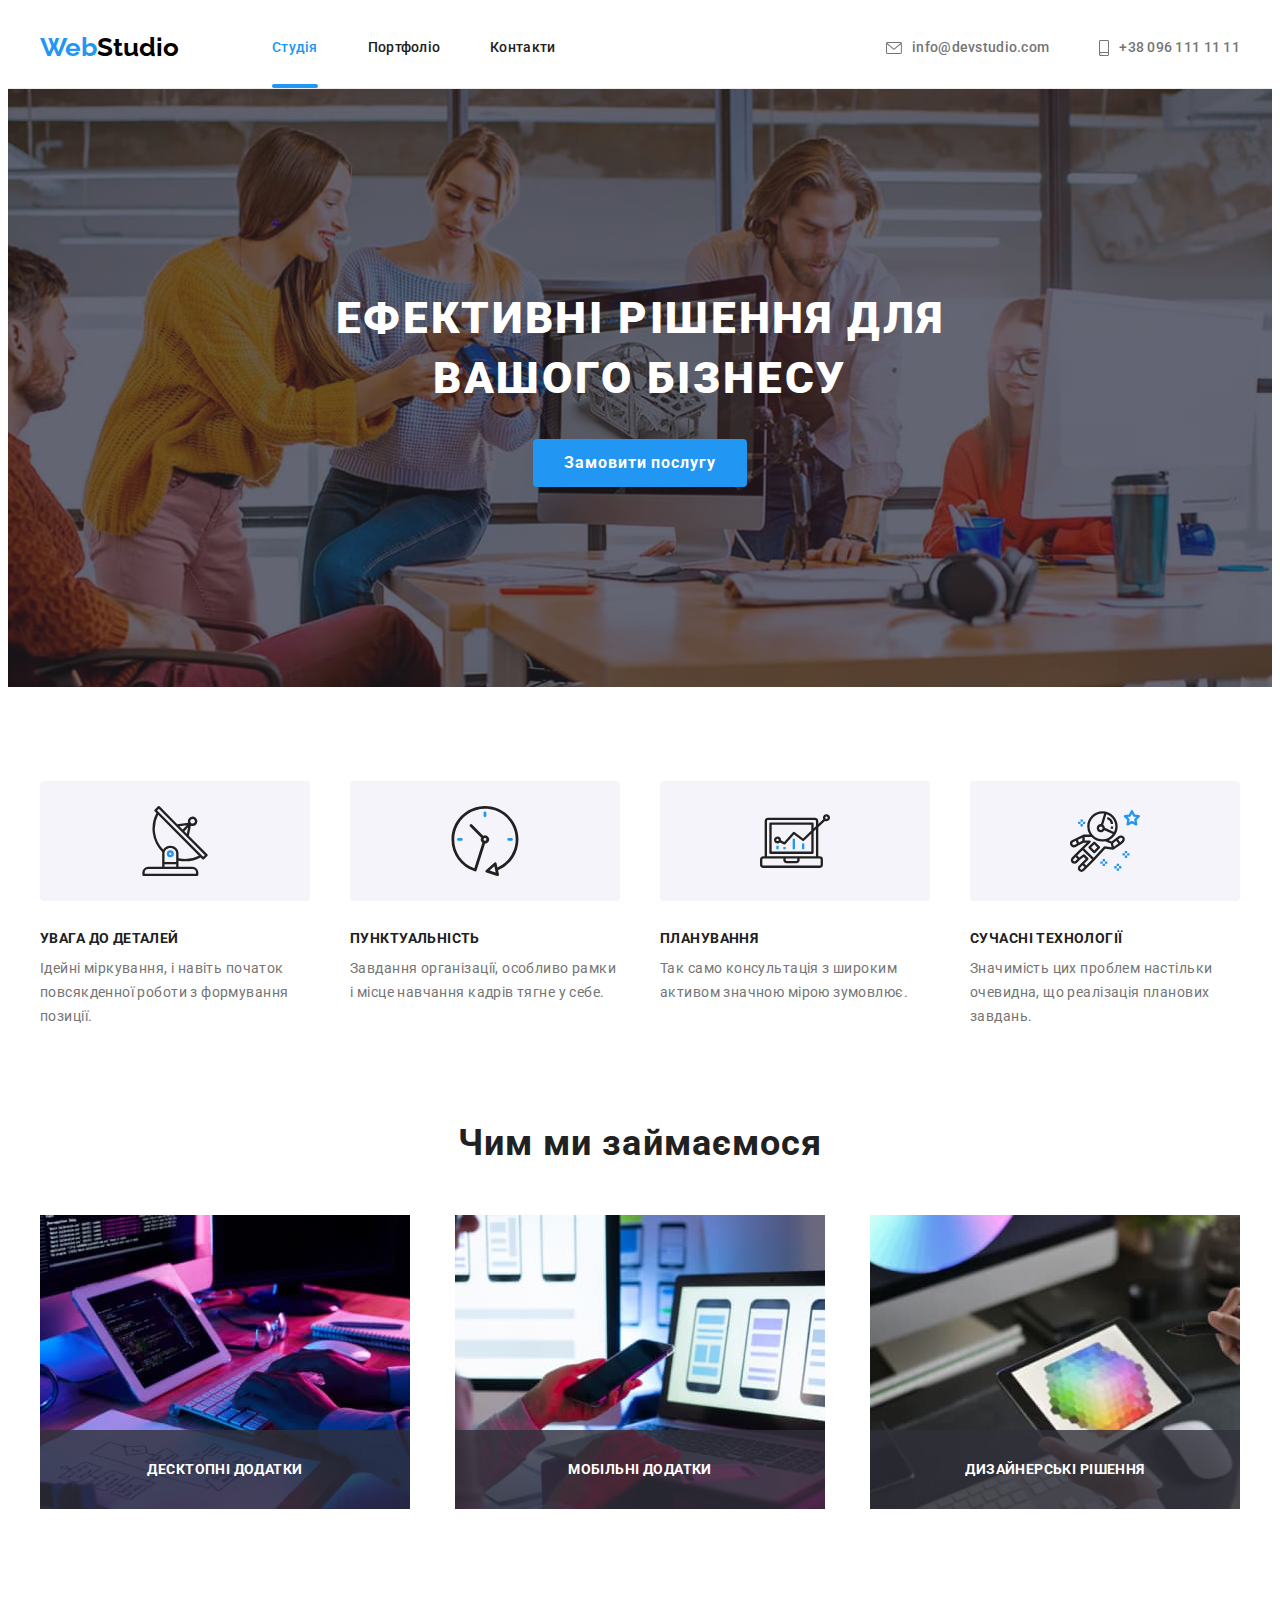
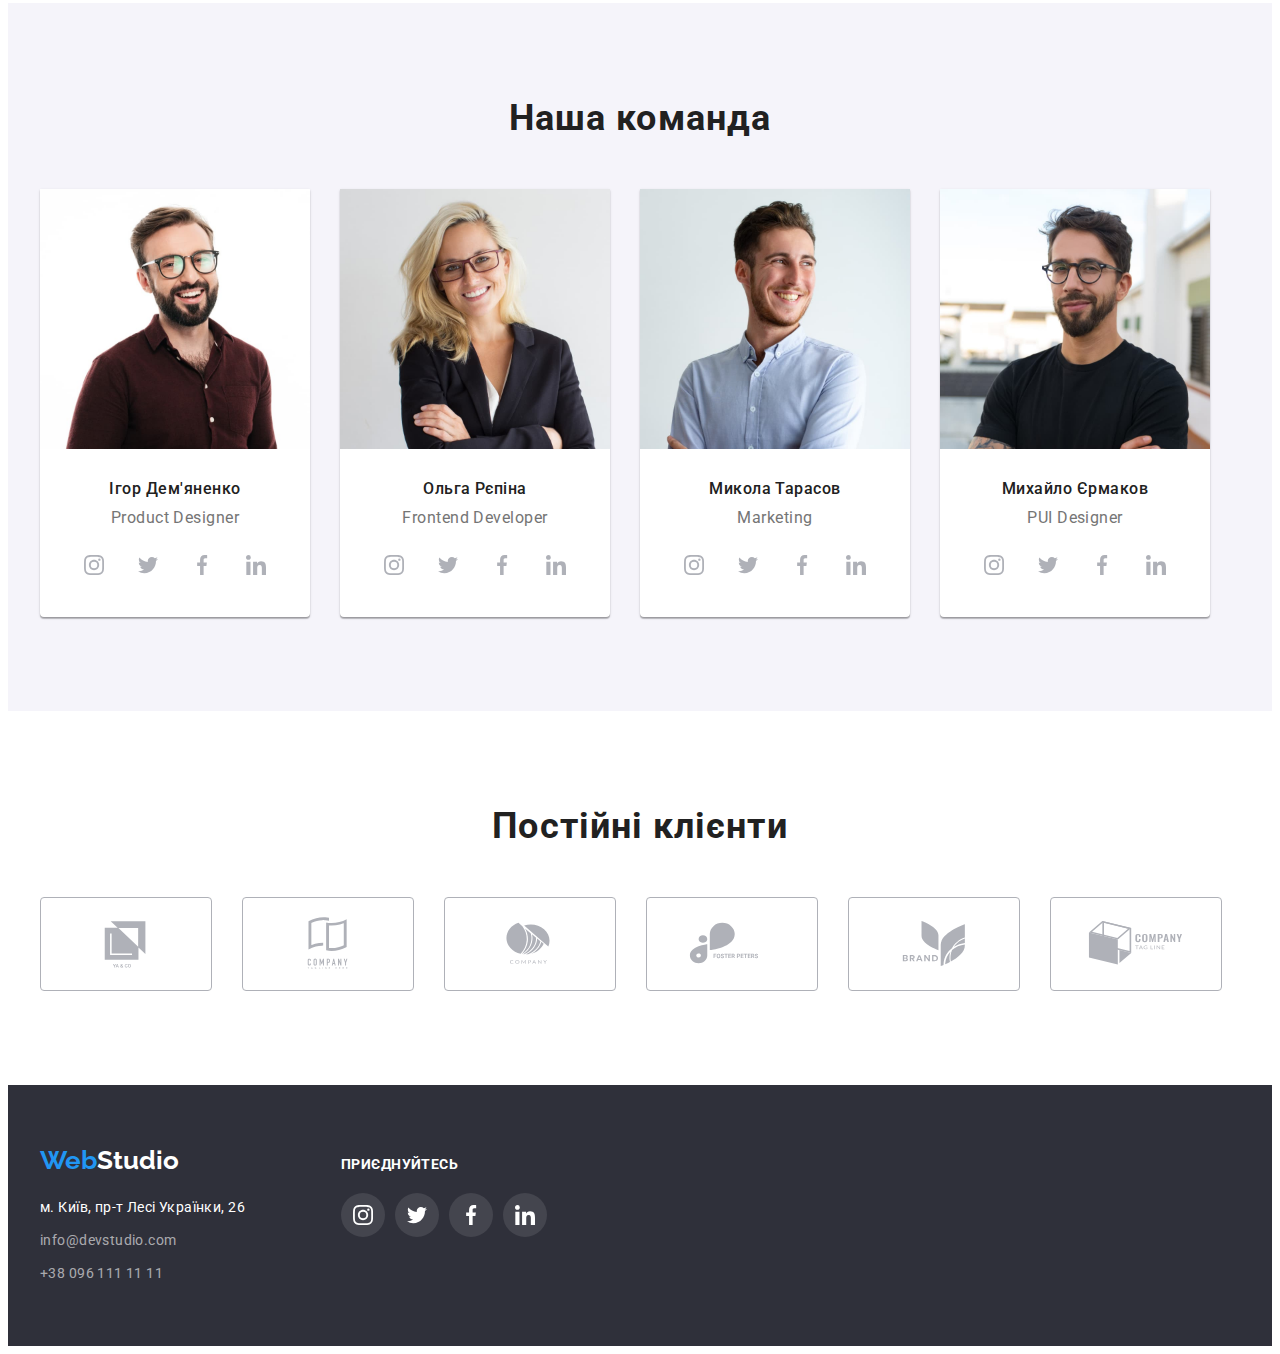
==== index.html @ eac92ee5 "Initial commit" ====
<!DOCTYPE html>
<html lang="uk">
  <head>
    <meta charset="UTF-8" />
    <meta http-equiv="X-UA-Compatible" content="IE=edge" />
    <meta name="viewport" content="width=device-width, initial-scale=1.0" />
    <title>WebStudio</title>

    <!-- fonts -->
    <link rel="preconnect" href="https://fonts.googleapis.com" />
    <link rel="preconnect" href="https://fonts.gstatic.com" crossorigin />
    <link
      href="https://fonts.googleapis.com/css2?family=Raleway:wght@700&family=Roboto:wght@400;500;700;900&display=swap"
      rel="stylesheet"
    />

    <!-- normolize -->
    <link
      rel="stylesheet"
      href="https://cdnjs.cloudflare.com/ajax/libs/modern-normalize/1.1.0/modern-normalize.min.css"
      integrity="sha512-wpPYUAdjBVSE4KJnH1VR1HeZfpl1ub8YT/NKx4PuQ5NmX2tKuGu6U/JRp5y+Y8XG2tV+wKQpNHVUX03MfMFn9Q=="
      crossorigin="anonymous"
      referrerpolicy="no-referrer"
    />

    <!-- base styles -->
    <link rel="stylesheet" href="./css/styles.css" />
  </head>

  <body>
    <!--heder-->
    <header class="header">
      <div class="container">
        <nav class="header-nav">
          <a href="./index.html" class="logo" lang="en"> <span class="accent">Web</span>Studio</a>
          <ul class="site-nav">
            <li class="item"><a href="./index.html" class="link-nav current">Студія</a></li>
            <li class="item"><a href="./portfolio.html" class="link-nav">Портфоліо</a></li>
            <li class="item"><a href="./" class="link-nav">Контакти</a></li>
          </ul>
        </nav>

        <ul class="contact-heder">
          <li class="item">
            <a href="mailto:info@devstudio.com" class="link header-contact">
              <svg class="header-icon" width="16" height="12">
                <use href="./images/icons.svg#icon-envelope"></use>
              </svg>
              info@devstudio.com</a
            >
          </li>
          <li class="item">
            <a href="tel:+380961111111" class="link header-contact">
              <svg class="header-icon" width="10" height="16">
                <use href="./images/icons.svg#icon-smartphone"></use>
              </svg>
              +38 096 111 11 11</a
            >
          </li>
        </ul>
      </div>
    </header>

    <main>
      <!--hero-->
      <section class="section hero">
        <div class="hero-content">
          <h1 class="hero-title">Ефективні рішення для вашого бізнесу</h1>
          <button type="button" class="hero-button" data-modal-open>Замовити послугу</button>
        </div>
      </section>

      <!--section 1 Особливості-->
      <section class="section specifik">
        <div class="container">
          <h2 class="visually-hidden">Особливості</h2>
          <ul class="specifik-list">
            <li class="item">
              <div class="specifik-picture">
                <svg width="70" height="70">
                  <use href="./images/icons.svg#icon-antenna"></use>
                </svg>
              </div>
              <h3 class="specifik-title">УВАГА ДО ДЕТАЛЕЙ</h3>
              <p class="specifik-text">
                Ідейні міркування, і навіть початок повсякденної роботи з формування позиції.
              </p>
            </li>

            <li class="item">
              <div class="specifik-picture">
                <svg width="70" height="70">
                  <use href="./images/icons.svg#icon-clock"></use>
                </svg>
              </div>
              <h3 class="specifik-title">ПУНКТУАЛЬНІСТЬ</h3>
              <p class="specifik-text">
                Завдання організації, особливо рамки і місце навчання кадрів тягне у себе.
              </p>
            </li>

            <li class="item">
              <div class="specifik-picture">
                <svg width="70" height="70">
                  <use href="./images/icons.svg#icon-diagram"></use>
                </svg>
              </div>
              <h3 class="specifik-title">ПЛАНУВАННЯ</h3>
              <p class="specifik-text">
                Так само консультація з широким активом значною мірою зумовлює.
              </p>
            </li>

            <li class="item">
              <div class="specifik-picture">
                <svg width="70" height="70">
                  <use href="./images/icons.svg#icon-astronaut"></use>
                </svg>
              </div>
              <h3 class="specifik-title">СУЧАСНІ ТЕХНОЛОГІЇ</h3>
              <p class="specifik-text">
                Значимість цих проблем настільки очевидна, що реалізація планових завдань.
              </p>
            </li>
          </ul>
        </div>
      </section>

      <!--section 2 Про нас-->
      <section class="section">
        <div class="container">
          <h2 class="section-title">Чим ми займаємося</h2>

          <ul class="about">
            <li class="item">
              <div class="about-foto">
                <img
                  src="./images/studio/img1.jpg"
                  alt="Десктопні додатки"
                  width="370"
                  height="294"
                />
                <div class="about-foto-shadow">
                  <p>Десктопні додатки</p>
                </div>
              </div>
            </li>

            <li class="item">
              <div class="about-foto">
                <img
                  src="./images/studio/img2.jpg"
                  alt="мМобільні додатки"
                  width="370"
                  height="294"
                />
                <div class="about-foto-shadow">
                  <p>Мобільні додатки</p>
                </div>
              </div>
            </li>

            <li class="item">
              <div class="about-foto">
                <img
                  src="./images/studio/img3.jpg"
                  alt="Дизайнерські рішення"
                  width="370"
                  height="294"
                />
                <div class="about-foto-shadow">
                  <p>Дизайнерські рішення</p>
                </div>
              </div>
            </li>
          </ul>
        </div>
      </section>

      <!--section 3 Наша команда-->
      <section class="section our-team">
        <div class="container">
          <h2 class="section-title">Наша команда</h2>
          <ul class="team">
            <li class="item">
              <img
                src="./images/studio/img-stuf-1.jpg"
                alt="Ігор Дем'яненко"
                width="270"
                height="260"
              />

              <h3 class="team-name">Ігор Дем'яненко</h3>
              <p class="team-job" lang="en">Product Designer</p>

              <ul class="cocials">
                <li>
                  <a
                    class="cocials-link"
                    href="https://www.instagram.com/"
                    target="_blank"
                    rel="noopener noreferrer"
                    aria-label="іконка Інстаграм"
                  >
                    <svg class="cocials-icon" width="20" height="20">
                      <use href="./images/icons.svg#icon-instagram"></use>
                    </svg>
                  </a>
                </li>

                <li>
                  <a
                    class="cocials-link"
                    href="https://twitter.com/"
                    target="_blank"
                    rel="noopener noreferrer"
                    aria-label="іконка Твіттер"
                  >
                    <svg class="cocials-icon" width="20" height="20">
                      <use href="./images/icons.svg#icon-twitter"></use>
                    </svg>
                  </a>
                </li>

                <li>
                  <a
                    class="cocials-link"
                    href="https://www.facebook.com/"
                    target="_blank"
                    rel="noopener noreferrer"
                    aria-label="іконка Фейсбук"
                  >
                    <svg class="cocials-icon" width="20" height="20">
                      <use href="./images/icons.svg#icon-facebook"></use>
                    </svg>
                  </a>
                </li>

                <li>
                  <a
                    class="cocials-link"
                    href="https://www.linkedin.com/"
                    target="_blank"
                    rel="noopener noreferrer"
                    aria-label="іконка Лінкедін"
                  >
                    <svg class="cocials-icon" width="20" height="20">
                      <use href="./images/icons.svg#icon-linkedin"></use>
                    </svg>
                  </a>
                </li>
              </ul>
            </li>

            <li class="item">
              <img
                src="./images/studio/img-stuf-2.jpg"
                alt="Ольга Рєпіна"
                width="270"
                height="260"
              />

              <h3 class="team-name">Ольга Рєпіна</h3>
              <p class="team-job" lang="en">Frontend Developer</p>
              <ul class="cocials">
                <li>
                  <a
                    class="cocials-link"
                    href="https://www.instagram.com/"
                    target="_blank"
                    rel="noopener noreferrer"
                    aria-label="іконка Інстаграм"
                  >
                    <svg class="cocials-icon" width="20" height="20">
                      <use href="./images/icons.svg#icon-instagram"></use>
                    </svg>
                  </a>
                </li>

                <li>
                  <a
                    class="cocials-link"
                    href="https://twitter.com/"
                    target="_blank"
                    rel="noopener noreferrer"
                    aria-label="іконка Твіттер"
                  >
                    <svg class="cocials-icon" width="20" height="20">
                      <use href="./images/icons.svg#icon-twitter"></use>
                    </svg>
                  </a>
                </li>

                <li>
                  <a
                    class="cocials-link"
                    href="https://www.facebook.com/"
                    target="_blank"
                    rel="noopener noreferrer"
                    aria-label="іконка Фейсбук"
                  >
                    <svg class="cocials-icon" width="20" height="20">
                      <use href="./images/icons.svg#icon-facebook"></use>
                    </svg>
                  </a>
                </li>

                <li>
                  <a
                    class="cocials-link"
                    href="https://www.linkedin.com/"
                    target="_blank"
                    rel="noopener noreferrer"
                    aria-label="іконка Лінкедін"
                  >
                    <svg class="cocials-icon" width="20" height="20">
                      <use href="./images/icons.svg#icon-linkedin"></use>
                    </svg>
                  </a>
                </li>
              </ul>
            </li>

            <li class="item">
              <img
                src="./images/studio/img-stuf-3.jpg"
                alt="Микола Тарасов"
                width="270"
                height="260"
              />

              <h3 class="team-name">Микола Тарасов</h3>
              <p class="team-job" lang="en">Marketing</p>

              <ul class="cocials">
                <li>
                  <a
                    class="cocials-link"
                    href="https://www.instagram.com/"
                    target="_blank"
                    rel="noopener noreferrer"
                    aria-label="іконка Інстаграм"
                  >
                    <svg class="cocials-icon" width="20" height="20">
                      <use href="./images/icons.svg#icon-instagram"></use>
                    </svg>
                  </a>
                </li>

                <li>
                  <a
                    class="cocials-link"
                    href="https://twitter.com/"
                    target="_blank"
                    rel="noopener noreferrer"
                    aria-label="іконка Твіттер"
                  >
                    <svg class="cocials-icon" width="20" height="20">
                      <use href="./images/icons.svg#icon-twitter"></use>
                    </svg>
                  </a>
                </li>

                <li>
                  <a
                    class="cocials-link"
                    href="https://www.facebook.com/"
                    target="_blank"
                    rel="noopener noreferrer"
                    aria-label="іконка Фейсбук"
                  >
                    <svg class="cocials-icon" width="20" height="20">
                      <use href="./images/icons.svg#icon-facebook"></use>
                    </svg>
                  </a>
                </li>

                <li>
                  <a
                    class="cocials-link"
                    href="https://www.linkedin.com/"
                    target="_blank"
                    rel="noopener noreferrer"
                    aria-label="іконка Лінкедін"
                  >
                    <svg class="cocials-icon" width="20" height="20">
                      <use href="./images/icons.svg#icon-linkedin"></use>
                    </svg>
                  </a>
                </li>
              </ul>
            </li>

            <li class="item">
              <img
                src="./images/studio/img-stuf-4.jpg"
                alt="Михайло Єрмаков"
                width="270"
                height="260"
              />

              <h3 class="team-name">Михайло Єрмаков</h3>
              <p class="team-job" lang="en">PUI Designer</p>

              <ul class="cocials">
                <li>
                  <a
                    class="cocials-link"
                    href="https://www.instagram.com/"
                    target="_blank"
                    rel="noopener noreferrer"
                    aria-label="іконка Інстаграм"
                  >
                    <svg class="cocials-icon" width="20" height="20">
                      <use href="./images/icons.svg#icon-instagram"></use>
                    </svg>
                  </a>
                </li>

                <li>
                  <a
                    class="cocials-link"
                    href="https://twitter.com/"
                    target="_blank"
                    rel="noopener noreferrer"
                    aria-label="іконка Твіттер"
                  >
                    <svg class="cocials-icon" width="20" height="20">
                      <use href="./images/icons.svg#icon-twitter"></use>
                    </svg>
                  </a>
                </li>

                <li>
                  <a
                    class="cocials-link"
                    href="https://www.facebook.com/"
                    target="_blank"
                    rel="noopener noreferrer"
                    aria-label="іконка Фейсбук"
                  >
                    <svg class="cocials-icon" width="20" height="20">
                      <use href="./images/icons.svg#icon-facebook"></use>
                    </svg>
                  </a>
                </li>

                <li>
                  <a
                    class="cocials-link"
                    href="https://www.linkedin.com/"
                    target="_blank"
                    rel="noopener noreferrer"
                    aria-label="іконка Лінкедін"
                  >
                    <svg class="cocials-icon" width="20" height="20">
                      <use href="./images/icons.svg#icon-linkedin"></use>
                    </svg>
                  </a>
                </li>
              </ul>
            </li>
          </ul>
        </div>
      </section>

      <!-- our clients -->
      <section class="section clients">
        <div class="container">
          <h2 class="section-title">Постійні клієнти</h2>

          <ul class="clients-logo">
            <li class="item">
              <a
                class="clients-link"
                href=""
                target="_blank"
                rel="noopener noreferrer"
                aria-label="іконка Клієнта 1"
              >
                <svg class="icon-client" width="106" height="60">
                  <use href="./images/icons.svg#icon-client1"></use>
                </svg>
              </a>
            </li>
            <li class="item">
              <a
                class="clients-link"
                href=""
                target="_blank"
                rel="noopener noreferrer"
                aria-label="іконка Клієнта 2"
              >
                <svg class="icon-client" width="106" height="60">
                  <use href="./images/icons.svg#icon-client2"></use>
                </svg>
              </a>
            </li>

            <li class="item">
              <a
                class="clients-link"
                href=""
                target="_blank"
                rel="noopener noreferrer"
                aria-label="іконка Клієнта 3"
              >
                <svg class="icon-client" width="106" height="60">
                  <use href="./images/icons.svg#icon-client3"></use>
                </svg>
              </a>
            </li>
            <li class="item">
              <a
                class="clients-link"
                href=""
                target="_blank"
                rel="noopener noreferrer"
                aria-label="іконка Клієнта 4"
              >
                <svg class="icon-client" width="106" height="60">
                  <use href="./images/icons.svg#icon-client4"></use>
                </svg>
              </a>
            </li>
            <li class="item">
              <a
                class="clients-link"
                href=""
                target="_blank"
                rel="noopener noreferrer"
                aria-label="іконка Клієнта 5"
              >
                <svg class="icon-client" width="106" height="60">
                  <use href="./images/icons.svg#icon-client5"></use>
                </svg>
              </a>
            </li>
            <li class="item">
              <a
                class="clients-link"
                href=""
                target="_blank"
                rel="noopener noreferrer"
                aria-label="іконка Клієнта 6"
              >
                <svg class="icon-client" width="106" height="60">
                  <use href="./images/icons.svg#icon-client6"></use>
                </svg>
              </a>
            </li>
          </ul>
        </div>
      </section>
    </main>

    <!--footer-->
    <footer class="footer">
      <div class="container footer-items">
        <div class="address-items">
          <a href="./index.html" class="logo" lang="en"> <span class="accent">Web</span>Studio</a>
          <address>
            <ul class="address-footer">
              <li><a href="" class="sity">м. Київ, пр-т Лесі Українки, 26</a></li>
              <li>
                <a href="mailto:info@devstudio.com" class="mail-tel">info@devstudio.com</a>
              </li>
              <li><a href="tel:+380961111111" class="mail-tel">+38 096 111 11 11</a></li>
            </ul>
          </address>
        </div>
        <div class="cocials-footer">
          <p class="cocials-invyte">приєднуйтесь</p>
          <ul class="cocials">
            <li>
              <a
                class="cocials-link"
                href="https://www.instagram.com/"
                target="_blank"
                rel="noopener noreferrer"
                aria-label="іконка Інстаграм"
              >
                <svg class="cocials-icon" width="20" height="20">
                  <use href="./images/icons.svg#icon-instagram"></use>
                </svg>
              </a>
            </li>

            <li>
              <a
                class="cocials-link"
                href="https://twitter.com/"
                target="_blank"
                rel="noopener noreferrer"
                aria-label="іконка Твіттер"
              >
                <svg class="cocials-icon" width="20" height="20">
                  <use href="./images/icons.svg#icon-twitter"></use>
                </svg>
              </a>
            </li>

            <li>
              <a
                class="cocials-link"
                href="https://www.facebook.com/"
                target="_blank"
                rel="noopener noreferrer"
                aria-label="іконка Фейсбук"
              >
                <svg class="cocials-icon" width="20" height="20">
                  <use href="./images/icons.svg#icon-facebook"></use>
                </svg>
              </a>
            </li>

            <li>
              <a
                class="cocials-link"
                href="https://www.linkedin.com/"
                target="_blank"
                rel="noopener noreferrer"
                aria-label="іконка Лінкедін"
              >
                <svg class="cocials-icon" width="20" height="20">
                  <use href="./images/icons.svg#icon-linkedin"></use>
                </svg>
              </a>
            </li>
          </ul>
        </div>
      </div>
    </footer>

    <!-- модальне вікно -->
    <div class="backdrop is-hidden" data-modal>
      <div class="modal">
        <button class="modal-btn" data-modal-close>
          <svg width="18" height="18">
            <use href="./images/icons.svg#icon-close-black-button"></use>
          </svg>
        </button>
      </div>
    </div>

    <script src="./js/modal.js"></script>
  </body>
</html>
---- css/styles.css ----
:root {
  --primary-text-color: #212121;
  --paragraf-text-color: #757575;
  --accent-color: #2196f3;
  --contrast-color: #ffffff;
  --background-color-main: #ffffff;
  --logo-color-header: #000000;
  --background-color-black: #2f303a;
  --background-color-gray: #f5f4fa;
  --border-card-project: 1px solid #eeeeee;
  --icon-color: #afb1b8;
  --duration: 250ms;
  --timing-function: cubic-bezier(0.4, 0, 0.2, 1);
}

/* ЗАГАЛЬНІ */

body {
  background-color: var(--contrast-color);
  color: var(--primary-text-color);
  font-family: 'Roboto', sans-serif;
  font-size: 14px;
}

/* РЕСЕТИ */
/* скидання стилів */
h1,
h2,
h3,
h4,
h5,
h6,
p {
  margin: 0;
}

/* усі списки */
ul {
  list-style: none;
  margin: 0;
  padding: 0;
}

/* усі посилання */
a {
  color: currentColor;
  text-decoration: none;
}

/* усі абзаци */
p {
  color: var(--paragraf-text-color);
}

/* усі картинки */
img {
  display: block;
  max-width: 100%;
  height: auto;
}

/* КОМПОНЕНТИ */

/* контейнер */
.container {
  width: 1200px;
  padding-left: 15px;
  padding-right: 15px;
  margin-left: auto;
  margin-right: auto;
}

/* усі секції */
.section {
  padding-top: 94px;
  padding-bottom: 94px;
}

/* заголовки секцій */
.section-title {
  font-size: 36px;
  line-height: 1.17;
  text-align: center;
  letter-spacing: 0.03em;

  margin-bottom: 50px;
}

/* прихований контент */
.visually-hidden {
  position: absolute;
  width: 1px;
  height: 1px;
  margin: -1px;
  border: 0;
  padding: 0;

  white-space: nowrap;
  clip-path: inset(100%);
  clip: rect(0 0 0 0);
  overflow: hidden;
}

/* ОКРЕМІ */

/* ХЕДЕР */

.header {
  border-bottom: 1px solid #ececec;
}

.header .container {
  display: flex;
  align-items: center;
}

.header-nav {
  display: flex;
  align-items: center;
}

/* лого */
.logo {
  display: block;
  margin-right: 93px;

  color: var(--logo-color-header);
  font-family: 'Raleway', sans-serif;
  font-weight: 700;
  font-size: 26px;
  line-height: 1.2;
  text-decoration: none;

  transition: color var(--duration) var(--timing-function);
}

.accent {
  color: var(--accent-color);
}

.logo:hover,
.logo:focus {
  color: var(--accent-color);
}

/* навігація хедер*/
.site-nav {
  display: flex;
  gap: 50px;
}

.link-nav {
  position: relative;

  display: inline-block;
  padding-top: 32px;
  padding-bottom: 32px;

  font-weight: 500;
  line-height: 1.14;
  letter-spacing: 0.02em;

  transition-property: color;
  transition-duration: var(--duration);
  transition-timing-function: var(--timing-function);
}

.link-nav:hover,
.link-nav:focus,
.contact-heder .link:hover,
.contact-heder .link:focus {
  color: var(--accent-color);
}

.link-nav:hover::after,
.link-nav:focus::after {
  content: '';
  display: block;

  position: absolute;
  bottom: 0;

  width: 100%;
  height: 4px;
  border-radius: 2px;
  background-color: var(--accent-color);
}

/* занятие */
.link-nav::after {
  content: '';
  display: block;
  transition: background-color var(--duration) var(--timing-function);
}

/* активна сторінка */
.current {
  color: var(--accent-color);
}

.link-nav.current::after {
  position: absolute;
  bottom: 0;

  content: '';
  display: block;

  width: 100%;
  height: 4px;
  border-radius: 2px;

  background-color: var(--accent-color);
}

/* контакти хедер */
.contact-heder {
  display: flex;
  margin-left: auto;

  color: var(--paragraf-text-color);

  transition: color var(--duration) var(--timing-function);
}

.contact-heder .link {
  display: flex;
  padding-top: 32px;
  padding-bottom: 32px;

  font-weight: 500;
  line-height: 1.14;
  letter-spacing: 0.02em;
}

.contact-heder .item + .item {
  margin-left: 50px;
}

.header-icon {
  fill: currentColor;
}

.header-contact {
  display: flex;
  align-items: center;
  gap: 10px;
}

/* герой */

.hero {
  padding-top: 200px;
  padding-bottom: 200px;
  max-width: 1600px;
  max-height: 600px;
  margin-right: auto;
  margin-left: auto;

  text-align: center;

  background-color: #c4c4c4;
  background-image: linear-gradient(to right, rgba(47, 48, 58, 0.4), rgba(47, 48, 58, 0.4)),
    url(../images/studio/background-hero.jpg);

  background-position: center;
  background-size: cover;
  background-repeat: no-repeat;
}

.hero-content {
  width: 696px;
  margin-left: auto;
  margin-right: auto;
}

.hero-title {
  color: var(--contrast-color);
  font-weight: 900;
  font-size: 44px;
  line-height: 1.36;
  letter-spacing: 0.06em;
  text-transform: uppercase;

  margin-bottom: 30px;
}

.hero-button {
  padding: 9px 31px;
  border-radius: 4px;
  border: none;

  color: var(--contrast-color);
  background-color: var(--accent-color);
  font-family: inherit;
  font-weight: 700;
  font-size: 16px;
  line-height: 1.9;
  letter-spacing: 0.06em;

  cursor: pointer;

  transition-property: color, background-color;
  transition-duration: var(--duration);
  transition-timing-function: var(--timing-function);
}

.hero-button:hover,
.hero-button:focus {
  color: var(--accent-color);
  background-color: var(--contrast-color);
}

/* СЕКЦІЇ */

/* особливості */
.specifik {
  padding-bottom: 0;
}

.specifik-list {
  display: flex;
  justify-content: space-between;
}

.specifik-list > .item {
  width: 270px;
}

.specifik-picture {
  display: flex;
  margin-bottom: 30px;
  width: 270px;
  height: 120px;
  align-items: center;
  justify-content: center;

  background-color: var(--background-color-gray);
  border-radius: 4px;
}

.specifik-title {
  font-size: 14px;
  line-height: 1.14;
  letter-spacing: 0.03em;
  text-transform: uppercase;

  margin-bottom: 10px;
}

.specifik-text {
  line-height: 1.7;
  letter-spacing: 0.03em;
}

/* про нас */
.about {
  display: flex;
  justify-content: space-between;
}

.section-title > .item {
  gap: 30px;
}
.about-foto {
  position: relative;
}

.about-foto-shadow {
  position: absolute;
  bottom: 0;
  left: 0;

  display: flex;
  align-items: center;
  justify-content: center;
  width: 100%;
  height: 79px;
  background-color: rgba(47, 48, 58, 0.8);
}

.about-foto-shadow > p {
  font-weight: 700;
  line-height: 1.2;
  letter-spacing: 0.03em;
  text-transform: uppercase;

  color: var(--contrast-color);
}

/* наша команда */
.our-team {
  background-color: var(--background-color-gray);
  margin-left: auto;
  margin-right: auto;
}

.team-name {
  font-weight: 500;
  font-size: 16px;
  line-height: 1.2;
  text-align: center;
  letter-spacing: 0.03em;

  margin-top: 30px;
  margin-bottom: 10px;
}
.team-job {
  font-size: 16px;
  line-height: 1.2;
  text-align: center;
  letter-spacing: 0.03em;
  margin-bottom: 16px;
}

.team {
  display: flex;
  gap: 30px;
}

.team > .item {
  padding-bottom: 30px;
  background-color: var(--background-color-main);
  box-shadow: 0px 1px 3px rgba(0, 0, 0, 0.12), 0px 1px 1px rgba(0, 0, 0, 0.14),
    0px 2px 1px rgba(0, 0, 0, 0.2);
  border-radius: 0px 0px 4px 4px;
}

/* соціальні мережі */
.cocials {
  display: flex;
  justify-content: center;
  align-items: center;
  gap: 10px;
}

.cocials-link {
  display: flex;
  justify-content: center;
  align-items: center;
  width: 44px;
  height: 44px;
  border-radius: 50%;
  background-color: var(--background-color-main);
  color: var(--icon-color);

  transition-property: color, background-color;
  transition-duration: var(--duration);
  transition-timing-function: var(--timing-function);
}

.cocials-icon {
  fill: currentColor;
}

.cocials-link:hover,
.cocials-link:focus {
  color: var(--contrast-color);
  background-color: var(--accent-color);
}

/* постійні клієнти */

.clients-logo {
  display: flex;
  gap: 30px;
  align-items: center;
}

.clients-link {
  display: flex;
  justify-content: center;
  align-items: center;

  border: 1px solid var(--icon-color);
  border-radius: 4px;
  width: 170px;
  height: 92px;

  background-color: var(--background-color-main);
  color: var(--icon-color);

  transition-property: color, border;
  transition-duration: var(--duration);
  transition-timing-function: var(--timing-function);
}

.icon-client {
  fill: currentColor;
}

.clients-link:hover,
.clients-link:focus {
  color: var(--accent-color);
  border: 1px solid var(--accent-color);
}

/* ФУТЕР */

/* загальні для футера */
.footer {
  padding-top: 60px;
  padding-bottom: 60px;

  background-color: var(--background-color-black);
}

.footer-items {
  display: flex;
  align-items: baseline;
}

/* адреса футер */
.address-items {
  display: flex;
  flex-direction: column;
  row-gap: 20px;
  min-width: 231px;
  margin-right: 70px;
}

/* лого футер */
footer .logo {
  display: block;
  margin-right: 0;

  color: var(--contrast-color);
}

/* контакти футер */
.address-footer {
  display: flex;
  flex-direction: column;
  gap: 9px;

  font-style: normal;
}

.sity {
  display: inline-block;

  color: var(--contrast-color);
  line-height: 1.7;
  letter-spacing: 0.03em;
}

.mail-tel {
  display: inline-block;

  color: rgba(255, 255, 255, 0.6);
  line-height: 1.7;
  letter-spacing: 0.03em;

  transition-property: color, background-color;
  transition-duration: var(--duration);
  transition-timing-function: var(--timing-function);
}

.mail-tel:hover,
.mail-tel:focus {
  color: var(--accent-color);
  background-color: inherit;
}

/* соціальні мережі футер */
.cocials-footer {
  display: flex;
  flex-direction: column;
  row-gap: 20px;
}

.cocials-invyte {
  display: block;
}

.cocials-footer > p {
  font-weight: 700;
  line-height: 1.14;
  letter-spacing: 0.03em;
  text-transform: uppercase;

  color: var(--contrast-color);
}

.cocials-footer .cocials {
  display: flex;
  justify-content: flex-start;

  gap: 10px;
}

.cocials-footer .cocials-link {
  display: flex;
  justify-content: center;
  align-items: center;
  width: 44px;
  height: 44px;
  border-radius: 50%;
  background-color: rgba(255, 255, 255, 0.1);

  color: var(--contrast-color);
}

.cocials-link:hover,
.cocials-link:focus {
  background-color: var(--accent-color);
}

/* модальне вікно */
.backdrop {
  position: fixed;
  top: 0;
  left: 0;

  width: 100%;
  height: 100%;

  background-color: rgba(0, 0, 0, 0.2);

  transition-property: opacity, visibility;
  transition-duration: var(--duration);
  transition-timing-function: var(--timing-function);
}

.backdrop.is-hidden {
  opacity: 0;
  visibility: hidden;
  pointer-events: none;
}

.modal {
  position: absolute;
  top: 50%;
  left: 50%;

  transform: translate(-50%, -50%) scale(1);
  width: 528px;
  height: 581px;
  /* width: 300px;
  height: 300px; */

  background-color: var(--background-color-main);
  box-shadow: 0px 1px 3px rgba(0, 0, 0, 0.12), 0px 1px 1px rgba(0, 0, 0, 0.14),
    0px 2px 1px rgba(0, 0, 0, 0.2);
  border-radius: 4px;

  transition-property: opacity, transform, scale;
  transition-duration: var(--duration);
  transition-timing-function: var(--timing-function);
}

/* модальне вікно по Ярославу */
/* .backdrop.is-hidden .modal {
  opacity: 0;
  transform: translate(-50%, -70%);
} */

/* модальне вікно по Олександру */
.backdrop.is-hidden .modal {
  opacity: 0;
  transform: translate(-50%, -50%) scale(1.2);
}

.modal-btn {
  position: absolute;

  top: 8px;
  right: 8px;

  width: 30px;
  height: 30px;

  padding: 0;

  background-color: var(--background-color-main);
  border: 1px solid rgba(0, 0, 0, 0.1);
  border-radius: 50%;

  display: inline-flex;
  justify-content: center;
  align-items: center;

  cursor: pointer;
}

/* ПОРТФОЛІО */

/* портфоліо кнопки */
.portfolio {
  display: flex;
  justify-content: center;
  margin-bottom: 50px;
  gap: 8px;
}

.portfolio-button {
  padding: 5px 21px;
  border-radius: 4px;
  border: none;

  font-family: inherit;
  font-weight: 500;
  font-size: 16px;
  line-height: 1.6;
  letter-spacing: 0.03em;
  background-color: var(--background-color-gray);

  cursor: pointer;

  transition-property: color, background-color, box-shadow;
  transition-duration: var(--duration);
  transition-timing-function: var(--timing-function);
}

.portfolio-button:hover,
.portfolio-button:focus {
  color: var(--contrast-color);
  background-color: var(--accent-color);

  box-shadow: 0px 3px 1px rgba(0, 0, 0, 0.1), 0px 1px 2px rgba(0, 0, 0, 0.08),
    0px 2px 2px rgba(0, 0, 0, 0.12);
}

/* портфоліо зразки */
.project {
  display: flex;
  flex-wrap: wrap;
  gap: 30px;
}

.project-link {
  display: block;
  width: 370px;
  border: var(--border-card-project);

  transition-property: box-shadow;
  transition-duration: var(--duration);
  transition-timing-function: var(--timing-function);
}

.project-link:focus,
.project-link:hover {
  box-shadow: 0px 1px 1px rgba(0, 0, 0, 0.12), 0px 4px 4px rgba(0, 0, 0, 0.06),
    1px 4px 6px rgba(0, 0, 0, 0.16);
}

.project-link:focus .overlay,
.project-link:hover .overlay {
  transform: translateY(0);
}

.project-description {
  padding: 20px 24px;
}

.project .name {
  margin-bottom: 4px;

  font-size: 18px;
  line-height: 2;
  letter-spacing: 0.06em;
}

.project .type {
  font-size: 16px;
  line-height: 1.88;
  letter-spacing: 0.03em;
}

.project-thumb {
  position: relative;
  overflow: hidden;
}

.overlay {
  position: absolute;

  transform: translateY(100%);

  width: 100%;
  height: 100%;
  top: 0;
  left: 0;

  padding: 63px 24px;
  display: flex;
  align-items: center;
  /* text-align: center; */
  background-color: rgba(33, 150, 243, 0.9);

  transition-property: transform;
  transition-duration: var(--duration);
  transition-timing-function: var(--timing-function);
}

.overlay-text {
  font-weight: 400;
  font-size: 18px;
  line-height: 1.56;
  letter-spacing: 0.03em;

  color: var(--contrast-color);
}
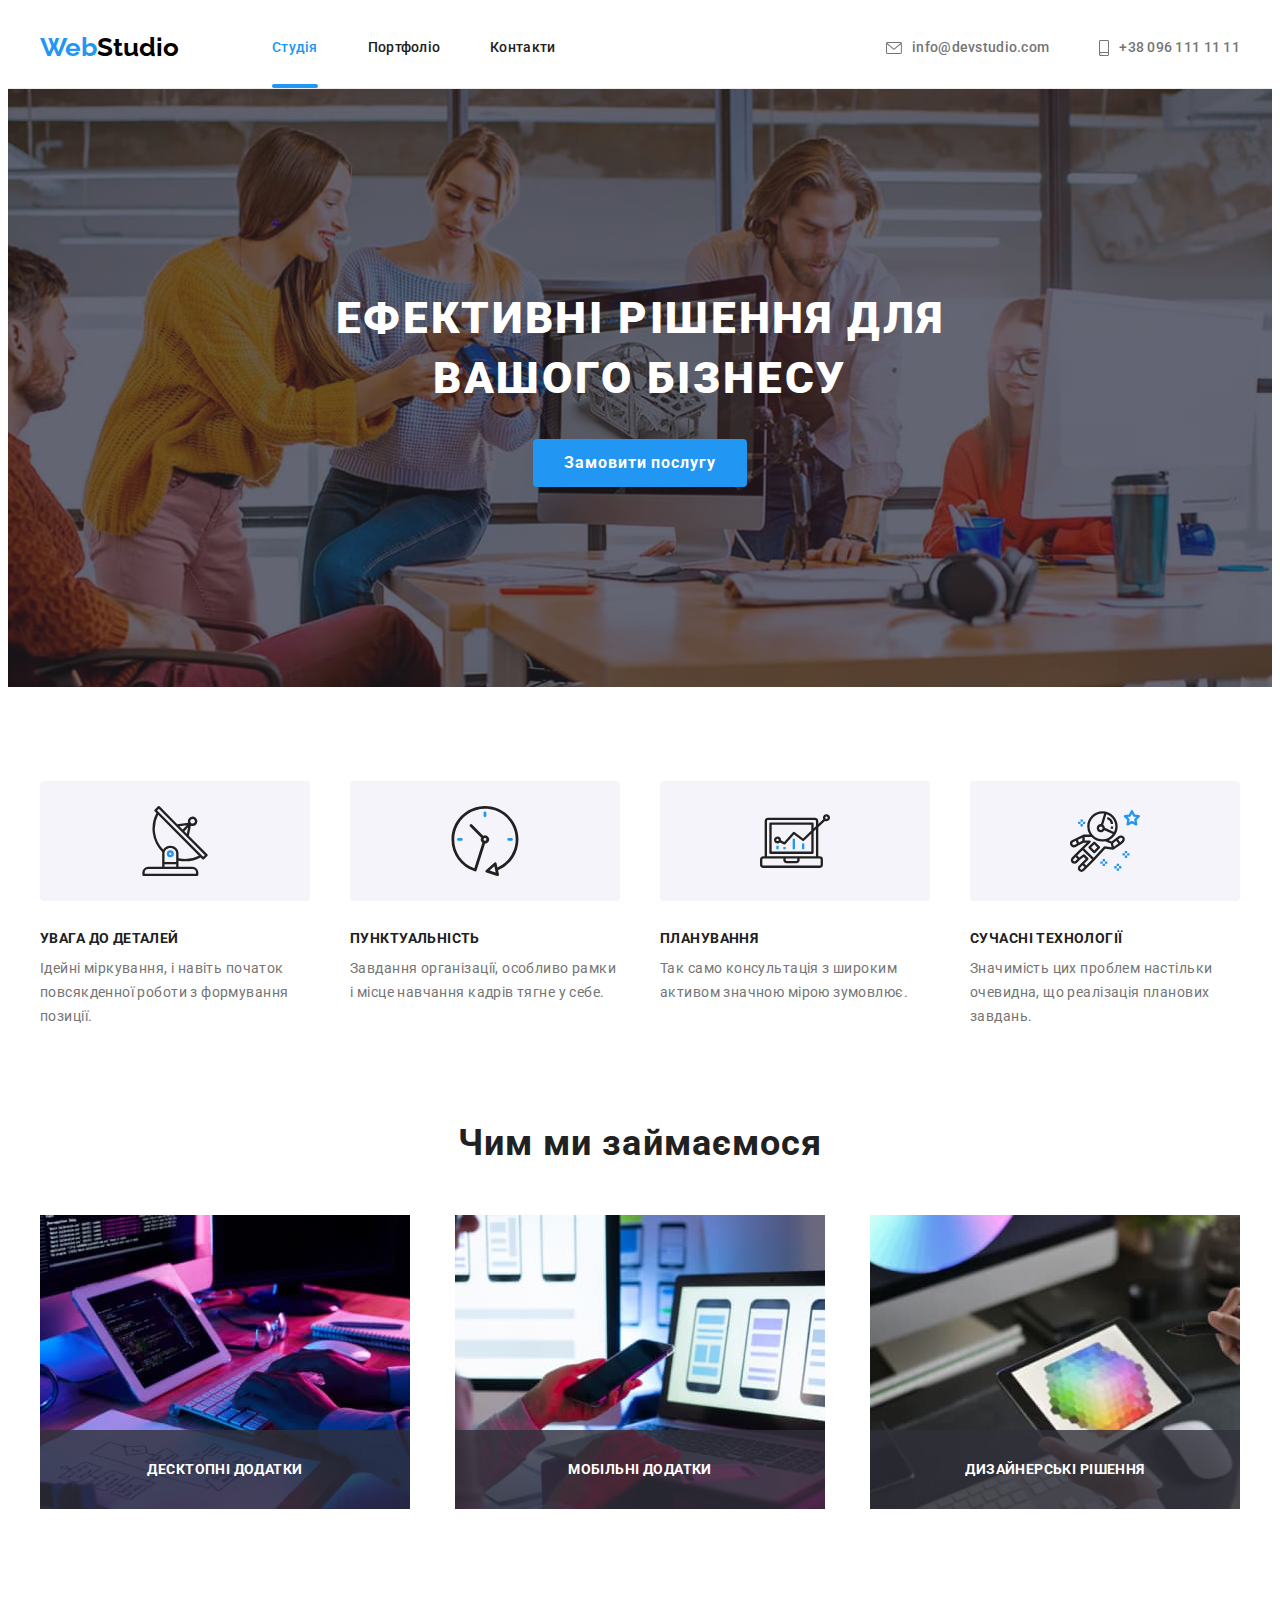
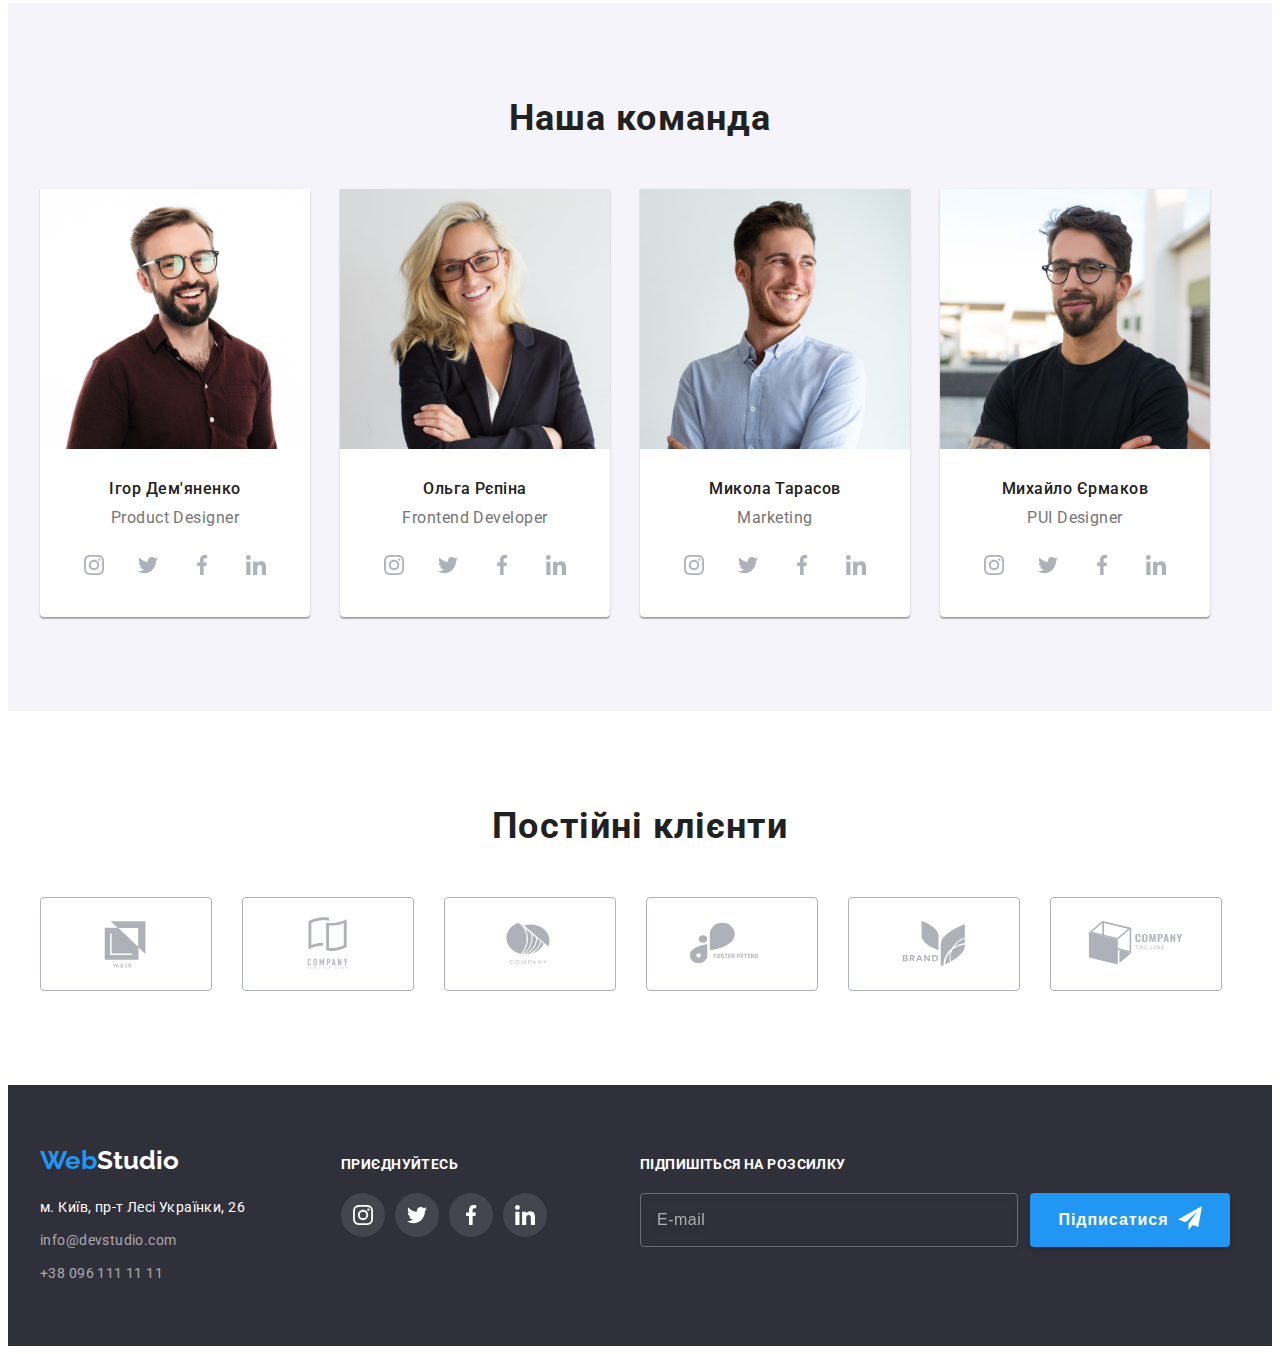
==== commit d258aece: "ДЗ к сдаче" ====
--- a/index.html
+++ b/index.html
@@ -70,7 +70,7 @@
         </div>
       </section>
 
-      <!--section 1 Особливості-->
+      <!--Особливості-->
       <section class="section specifik">
         <div class="container">
           <h2 class="visually-hidden">Особливості</h2>
@@ -126,7 +126,7 @@
         </div>
       </section>
 
-      <!--section 2 Про нас-->
+      <!--Про нас-->
       <section class="section">
         <div class="container">
           <h2 class="section-title">Чим ми займаємося</h2>
@@ -177,7 +177,7 @@
         </div>
       </section>
 
-      <!--section 3 Наша команда-->
+      <!--Наша команда-->
       <section class="section our-team">
         <div class="container">
           <h2 class="section-title">Наша команда</h2>
@@ -464,7 +464,7 @@
         </div>
       </section>
 
-      <!-- our clients -->
+      <!--Наші клієнти -->
       <section class="section clients">
         <div class="container">
           <h2 class="section-title">Постійні клієнти</h2>
@@ -569,6 +569,7 @@
             </ul>
           </address>
         </div>
+
         <div class="cocials-footer">
           <p class="cocials-invyte">приєднуйтесь</p>
           <ul class="cocials">
@@ -628,6 +629,26 @@
               </a>
             </li>
           </ul>
+        </div>
+
+        <div class="footer-form">
+          <p class="subscription">Підпишіться на розсилку</p>
+          <div class="footer-form-subscription">
+            <label>
+              <input
+                class="subscription-email"
+                type="email"
+                name="subscription_email"
+                placeholder="E-mail"
+              />
+            </label>
+            <button class="subscription-form-button" type="submit">
+              <span class="subscription-form-button-text">Підписатися</span>
+              <svg class="subscription-form-icon" width="24" height="24">
+                <use href="./images/icons.svg#icon-footer-send"></use>
+              </svg>
+            </button>
+          </div>
         </div>
       </div>
     </footer>
@@ -640,6 +661,72 @@
             <use href="./images/icons.svg#icon-close-black-button"></use>
           </svg>
         </button>
+
+        <strong class="modal-form-strong">Залиште свої дані, ми вам передзвонимо</strong>
+
+        <form name="modal_form" autocomplete="on">
+          <div class="modal-form-group" role="group">
+            <label class="modal-form-label" for="user_name">Ім'я</label>
+            <div class="modal-form-wrapper">
+              <input
+                class="modal-form-input"
+                type="text"
+                name="user_name"
+                id="user_name"
+                autofocus
+                minlength="3"
+              />
+              <svg class="modal-form-icon" width="18" height="18">
+                <use href="./images/icons.svg#icon-modal-person"></use>
+              </svg>
+            </div>
+
+            <label class="modal-form-label" for="user_tel">Телефон</label>
+            <div class="modal-form-wrapper">
+              <input class="modal-form-input" type="tel" name="user_tel" id="user_tel" />
+              <svg class="modal-form-icon" width="18" height="18">
+                <use href="./images/icons.svg#icon-modal-phone"></use>
+              </svg>
+            </div>
+
+            <label class="modal-form-label" for="user_email">Пошта</label>
+            <div class="modal-form-wrapper">
+              <input class="modal-form-input" type="email" name="user_email" id="user_email" />
+              <svg class="modal-form-icon" width="18" height="18">
+                <use href="./images/icons.svg#icon-modal-email"></use>
+              </svg>
+            </div>
+
+            <label class="modal-form-label" for="user_comment">Коментар</label>
+            <textarea
+              class="modal-form-input"
+              name="user_comment"
+              id="user_comment"
+              cols="30"
+              rows="10"
+              placeholder="Введіть текст"
+            ></textarea>
+          </div>
+
+          <div class="modal-checkbox" role="group">
+            <input
+              class="modal-form-checkbox visually-hidden"
+              type="checkbox"
+              name="modal_checkbox"
+              id="modal_checkbox"
+              required
+            />
+            <svg class="modal-form-checkbox-icon" width="16" height="15">
+              <use class="check" href="./images/icons.svg#icon-check"></use>
+              <use class="uncheck" href="./images/icons.svg#icon-uncheck"></use>
+            </svg>
+            <label class="modal-label-checkbox" for="modal_checkbox"
+              >Погоджуюся з розсилкою та приймаю <a href="">Умови договору</a>
+            </label>
+          </div>
+
+          <button class="modal-form-button" type="submit">Відправити</button>
+        </form>
       </div>
     </div>
 
--- a/css/styles.css
+++ b/css/styles.css
@@ -9,6 +9,7 @@
   --background-color-gray: #f5f4fa;
   --border-card-project: 1px solid #eeeeee;
   --icon-color: #afb1b8;
+  --modal-icon-color-main: #212121;
   --duration: 250ms;
   --timing-function: cubic-bezier(0.4, 0, 0.2, 1);
 }
@@ -23,6 +24,7 @@
 }
 
 /* РЕСЕТИ */
+
 /* скидання стилів */
 h1,
 h2,
@@ -566,6 +568,7 @@
   display: flex;
   flex-direction: column;
   row-gap: 20px;
+  margin-right: 93px;
 }
 
 .cocials-invyte {
@@ -579,13 +582,6 @@
   text-transform: uppercase;
 
   color: var(--contrast-color);
-}
-
-.cocials-footer .cocials {
-  display: flex;
-  justify-content: flex-start;
-
-  gap: 10px;
 }
 
 .cocials-footer .cocials-link {
@@ -603,6 +599,128 @@
 .cocials-link:hover,
 .cocials-link:focus {
   background-color: var(--accent-color);
+}
+
+/* форма підписки футер */
+
+.footer-form {
+  display: flex;
+  flex-direction: column;
+  row-gap: 20px;
+}
+
+.footer-form-subscription {
+  display: flex;
+  gap: 12px;
+}
+
+.subscription {
+  font-weight: 700;
+  line-height: 1.14;
+  letter-spacing: 0.03em;
+  text-transform: uppercase;
+
+  color: var(--contrast-color);
+}
+
+.subscription-email {
+  display: block;
+  width: 358px;
+  height: 50px;
+  padding-left: 16px;
+  outline: unset;
+
+  color: var(--contrast-color);
+
+  background-color: transparent;
+  border: 1px solid rgba(255, 255, 255, 0.3);
+  filter: drop-shadow(0px 4px 4px rgba(0, 0, 0, 0.15));
+  border-radius: 4px;
+
+  transition: border-color var(--duration) var(--timing-function);
+}
+
+.subscription-email::placeholder {
+  font-weight: 400;
+  font-size: 16px;
+  line-height: 1.25;
+  display: flex;
+  align-items: center;
+  letter-spacing: 0.03em;
+
+  color: rgba(255, 255, 255, 0.6);
+}
+
+.subscription-email:focus {
+  border-color: var(--accent-color);
+}
+
+.subscription-form-button {
+  position: relative;
+
+  /* display: flex;
+  gap: 10px; */
+  width: 200px;
+
+  font-weight: 700;
+  font-size: 16px;
+  line-height: 1.88;
+  justify-content: center;
+  align-items: center;
+
+  text-align: start;
+
+  letter-spacing: 0.06em;
+  color: var(--contrast-color);
+  background-color: var(--accent-color);
+
+  outline: none;
+  border: none;
+  box-shadow: 0px 4px 4px rgba(0, 0, 0, 0.15);
+  border-radius: 4px;
+
+  cursor: pointer;
+
+  transition-property: color, background-color, border;
+  transition-duration: var(--duration);
+  transition-timing-function: var(--timing-function);
+
+  padding-left: 28px;
+  padding-right: 28px;
+}
+
+.subscription-form-button:hover,
+.subscription-form-button:focus {
+  color: var(--accent-color);
+  background-color: var(--contrast-color);
+  border: 1px solid var(--accent-color);
+}
+
+.subscription-form-icon {
+  fill: currentColor;
+  position: absolute;
+  top: 13px;
+  right: 28px;
+  opacity: 1;
+}
+
+.subscription-form-button:focus .subscription-form-icon {
+  transform: translate(100px, -60px);
+  opacity: 0;
+  transition: transform 300ms ease-out, opacity 300ms var(--timing-function) 100ms;
+}
+
+.subscription-form-button-text {
+  display: block;
+  position: absolute;
+  top: 50%;
+  left: 50%;
+  transform: translate(-65%, -50%);
+}
+
+.subscription-form-button:focus .subscription-form-button-text {
+  transform: translate(-50%, -50%);
+  transition: transform 300ms ease-out;
 }
 
 /* модальне вікно */
@@ -635,8 +753,6 @@
   transform: translate(-50%, -50%) scale(1);
   width: 528px;
   height: 581px;
-  /* width: 300px;
-  height: 300px; */
 
   background-color: var(--background-color-main);
   box-shadow: 0px 1px 3px rgba(0, 0, 0, 0.12), 0px 1px 1px rgba(0, 0, 0, 0.14),
@@ -646,6 +762,8 @@
   transition-property: opacity, transform, scale;
   transition-duration: var(--duration);
   transition-timing-function: var(--timing-function);
+
+  padding: 40px;
 }
 
 /* модальне вікно по Ярославу */
@@ -682,6 +800,175 @@
   cursor: pointer;
 }
 
+.modal-btn:hover,
+.modal-btn:focus {
+  fill: var(--accent-color);
+}
+
+/* форма модальне вікно */
+
+.modal-form-strong {
+  display: block;
+
+  margin-bottom: 12px;
+
+  font-size: 20px;
+  line-height: 1.15;
+  text-align: center;
+  letter-spacing: 0.03em;
+}
+
+.modal-form-group {
+  margin-bottom: 20px;
+}
+
+.modal-form-label {
+  font-weight: 400;
+  font-size: 12px;
+  line-height: 14px;
+  letter-spacing: 0.01em;
+
+  color: var(--paragraf-text-color);
+
+  margin-bottom: 4px;
+
+  display: block;
+}
+
+.modal-form-input {
+  display: block;
+  width: 100%;
+  height: 40px;
+  padding-left: 42px;
+
+  border: 1px solid rgba(33, 33, 33, 0.2);
+  border-radius: 4px;
+  outline: 1px solid transparent;
+  outline-offset: -1px;
+  transition: outline var(--duration) var(--timing-function);
+}
+
+.modal-form-input:focus {
+  outline-color: var(--accent-color);
+}
+
+.modal-form-wrapper {
+  position: relative;
+  margin-bottom: 10px;
+}
+
+.modal-form-icon {
+  position: absolute;
+  top: 50%;
+  left: 12px;
+  transform: translateY(-50%);
+  fill: var(--modal-icon-color-main);
+  transition: fill var(--duration) var(--timing-function);
+}
+
+.modal-form-input:focus + .modal-form-icon {
+  fill: var(--accent-color);
+}
+
+textarea.modal-form-input {
+  width: 100%;
+  height: 120px;
+  resize: none;
+
+  padding: 12px 16px;
+  margin-bottom: 0;
+}
+
+.modal-form-input::placeholder {
+  font-weight: 400;
+  font-size: 12px;
+  line-height: 1.67;
+  letter-spacing: 0.01em;
+
+  color: rgba(117, 117, 117, 0.5);
+}
+
+/* чекбокс */
+.modal-checkbox {
+  display: flex;
+  gap: 7px;
+  margin-bottom: 30px;
+  align-items: center;
+  justify-content: center;
+}
+
+.modal-label-checkbox {
+  display: block;
+
+  font-weight: 400;
+  line-height: 1.7;
+  letter-spacing: 0.03em;
+
+  color: var(--paragraf-text-color);
+}
+
+.modal-label-checkbox a {
+  color: var(--accent-color);
+  text-decoration: underline;
+}
+
+.uncheck {
+  opacity: 1;
+  transition: opacity var(--duration) var(--timing-function);
+}
+
+.modal-form-checkbox:checked + .modal-form-checkbox-icon .uncheck {
+  opacity: 0;
+}
+
+.check {
+  opacity: 0;
+  transition: opacity var(--duration) var(--timing-function);
+}
+
+.modal-form-checkbox:checked + .modal-form-checkbox-icon .check {
+  opacity: 1;
+}
+
+/* кнопка модальне вікно "Відправити" */
+.modal-form-button {
+  display: block;
+  padding: 10px 52px;
+  margin-right: auto;
+  margin-left: auto;
+
+  width: 200px;
+  height: 50px;
+
+  text-align: center;
+
+  font-weight: 700;
+  font-size: 16px;
+  line-height: 1.88;
+  letter-spacing: 0.06em;
+
+  background-color: var(--accent-color);
+  color: var(--contrast-color);
+  box-shadow: 0px 4px 4px rgba(0, 0, 0, 0.15);
+  border-radius: 4px;
+  border: none;
+
+  cursor: pointer;
+
+  transition-property: color, background-color, border;
+  transition-duration: var(--duration);
+  transition-timing-function: var(--timing-function);
+
+  animation: heartbeat 5s ease-in-out infinite both;
+}
+
+.modal-form-button:hover,
+.modal-form-button:focus {
+  color: var(--accent-color);
+  background-color: var(--contrast-color);
+  border: 1px solid var(--accent-color);
+}
+
 /* ПОРТФОЛІО */
 
 /* портфоліо кнопки */
@@ -800,3 +1087,29 @@
 
   color: var(--contrast-color);
 }
+
+/* АНІМАЦІЯ */
+
+@keyframes heartbeat {
+  from {
+    transform: scale(1);
+    transform-origin: center center;
+    animation-timing-function: ease-out;
+  }
+  10% {
+    transform: scale(0.96);
+    animation-timing-function: ease-in;
+  }
+  17% {
+    transform: scale(0.98);
+    animation-timing-function: ease-out;
+  }
+  33% {
+    transform: scale(0.95);
+    animation-timing-function: ease-in;
+  }
+  45% {
+    transform: scale(1);
+    animation-timing-function: ease-out;
+  }
+}
